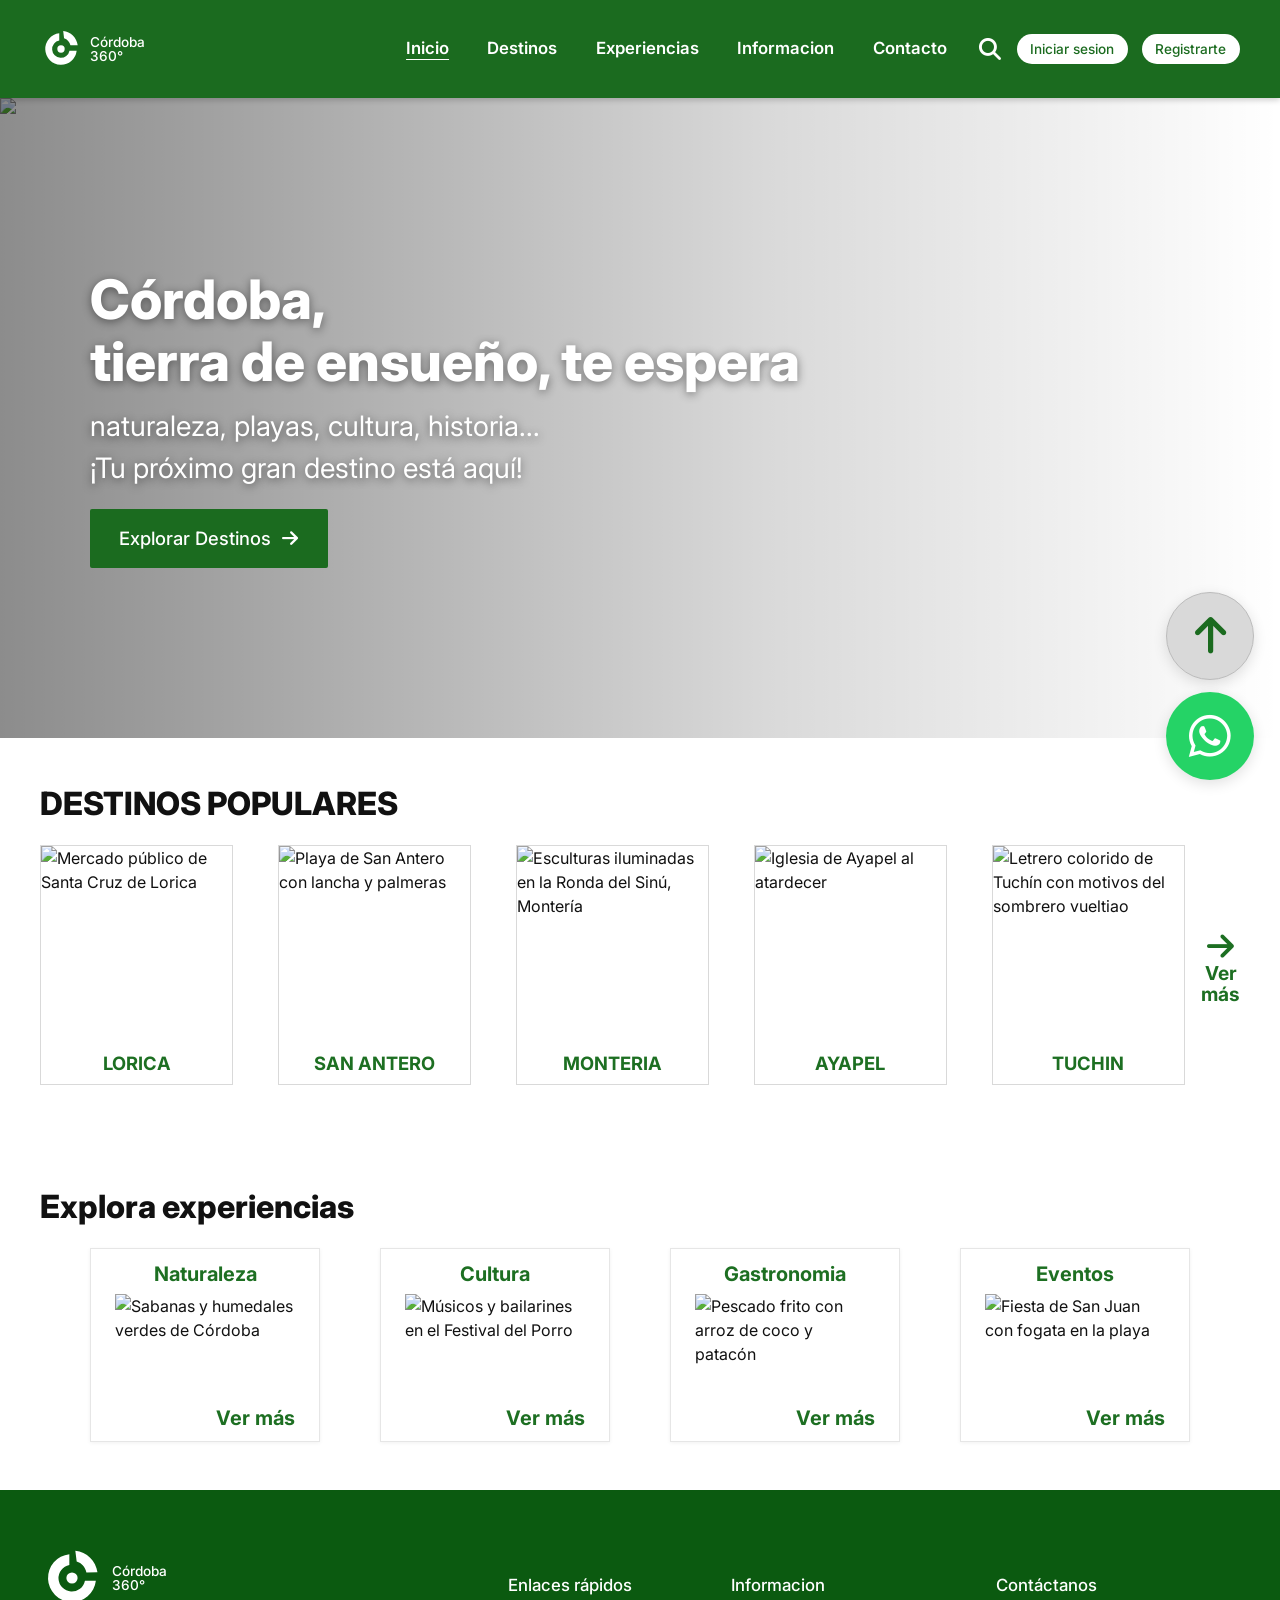
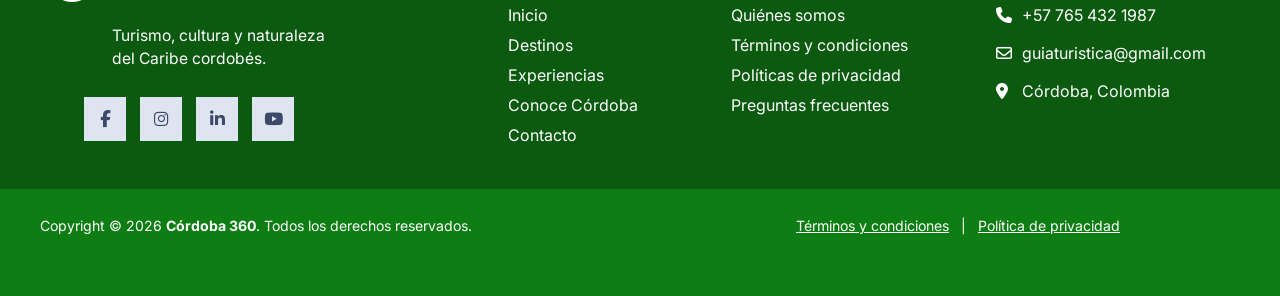
==== index.html @ 1d1d7ba5 "Estructura semántica en HTML5 de las 7 páginas, con formularios y validación nativa" ====
<!DOCTYPE html>
<html lang="es">
<head>
  <meta charset="UTF-8">
  <meta name="viewport" content="width=device-width, initial-scale=1.0">
  <title>Córdoba 360 | Turismo en Córdoba, Colombia</title>
  <meta name="description" content="Descubre los destinos, playas, naturaleza, cultura y gastronomía del departamento de Córdoba, Colombia.">
  <meta name="author" content="Alex Arrieta">
  <meta name="theme-color" content="#1b6b1f">
  <meta property="og:title" content="Córdoba 360 | Turismo en Córdoba, Colombia">
  <meta property="og:description" content="Descubre los destinos, playas, naturaleza, cultura y gastronomía del departamento de Córdoba, Colombia.">
  <meta property="og:image" content="img/hero-rio-sinu.jpg">
  <link rel="icon" href="img/favicon.svg" type="image/svg+xml">
  <!-- Tipografía e iconografía externas vía CDN -->
  <link rel="preconnect" href="https://fonts.googleapis.com">
  <link rel="preconnect" href="https://fonts.gstatic.com" crossorigin>
  <link rel="stylesheet" href="https://fonts.googleapis.com/css2?family=Inter:wght@300;400;500;600;700;800&display=swap">
  <link rel="stylesheet" href="https://cdnjs.cloudflare.com/ajax/libs/font-awesome/6.5.1/css/all.min.css">
  <link rel="stylesheet" href="css/styles.css">
</head>
<body>
<div class="pagina">
  <a class="saltar-contenido" href="#contenido">Saltar al contenido</a>
  <header class="encabezado">
    <div class="contenedor barra">
      <a class="logo" href="index.html" aria-label="Córdoba 360°, ir al inicio">
        <svg viewBox="0 0 48 48" aria-hidden="true" focusable="false"><path fill="currentColor" d="M22 6.1A18 18 0 1 0 41.9 26h-8.2A10 10 0 1 1 22 14.3z"/><path fill="currentColor" d="M26.5 3.5c8.6.9 15.4 7.6 16.6 16.2l-8.3.1c-.8-3.9-3.6-7-7.3-8.1z"/><circle cx="24" cy="24" r="4.2" fill="currentColor"/></svg>
        <span><b>Córdoba</b>360°</span>
      </a>

      <input type="checkbox" id="menu" class="menu-toggle" aria-label="Abrir menú">
      <label for="menu" class="velo" aria-hidden="true"></label>
      <nav class="nav" aria-label="Navegación principal">
        <label for="menu" class="menu-cerrar" aria-label="Cerrar menú"><i class="fa-solid fa-xmark"></i></label>
        <ul class="nav__lista">
          <li class="nav__item"><a class="nav__enlace" href="index.html" aria-current="page">Inicio <i class="fa-solid fa-chevron-right" aria-hidden="true"></i></a></li>
          <li class="nav__item nav__item--mega">
            <input type="checkbox" id="sub-destinos" class="sub-toggle">
            <div class="nav__fila">
              <a class="nav__enlace" href="destinos.html">Destinos</a>
              <label for="sub-destinos" class="sub-abrir" aria-label="Mostrar destinos"><i class="fa-solid fa-chevron-down"></i></label>
            </div>
            <div class="mega" id="mega-destinos">
              <div>
                <h3>Playas</h3>
                <ul>
                  <li><a href="san-antero.html">San Antero</a></li>
                  <li><a href="destinos.html#playas">Moñitos</a></li>
                  <li><a href="destinos.html#playas">Puerto Escondido</a></li>
                  <li><a href="destinos.html#playas">Los Córdobas</a></li>
                  <li><a href="destinos.html#playas">Canalete</a></li>
                </ul>
              </div>
              <div>
                <h3>Pueblos y Municipios</h3>
                <ul>
                  <li><a href="destinos.html#pueblos">Lorica</a></li>
                  <li><a href="destinos.html#pueblos">Montería</a></li>
                  <li><a href="destinos.html#pueblos">Ayapel</a></li>
                  <li><a href="destinos.html#pueblos">Tuchín</a></li>
                  <li><a href="destinos.html#pueblos">Sahagún</a></li>
                  <li><a href="destinos.html#pueblos">Cereté</a></li>
                </ul>
              </div>
              <div>
                <h3>Naturaleza</h3>
                <ul>
                  <li><a href="destinos.html#naturaleza">Parque Nacional Natural Paramillo</a></li>
                  <li><a href="destinos.html#naturaleza">Ciénaga de Betancí</a></li>
                  <li><a href="destinos.html#naturaleza">Río Sinú</a></li>
                  <li><a href="destinos.html#naturaleza">Volcán de Lodo</a></li>
                </ul>
              </div>
              <div>
                <h3>Información</h3>
                <ul>
                  <li><a href="informacion.html">Conoce Córdoba</a></li>
                  <li><a href="informacion.html#historia">Nuestra historia</a></li>
                  <li><a href="experiencias.html#cultura">Cultura y tradición</a></li>
                  <li><a href="experiencias.html#gastronomia">Gastronomía típica</a></li>
                  <li><a href="informacion.html#cifras">Datos del departamento</a></li>
                </ul>
              </div>
            </div>
          </li>
          <li class="nav__item"><a class="nav__enlace" href="experiencias.html">Experiencias <i class="fa-solid fa-chevron-right" aria-hidden="true"></i></a></li>
          <li class="nav__item"><a class="nav__enlace" href="informacion.html">Informacion <i class="fa-solid fa-chevron-right" aria-hidden="true"></i></a></li>
          <li class="nav__item"><a class="nav__enlace" href="contacto.html">Contacto <i class="fa-solid fa-chevron-right" aria-hidden="true"></i></a></li>
        </ul>
        <div class="nav__cuenta">
          <a class="btn btn--pildora" href="registro.html#login">Iniciar sesión</a>
          <a class="btn btn--pildora" href="registro.html">Registrarte</a>
        </div>
      </nav>

      <div class="herramientas">
        <form class="buscador" role="search" action="destinos.html" method="get">
          <label for="q" class="sr-only">Buscar destinos</label>
          <input type="search" id="q" name="q" placeholder="Buscar destinos..." minlength="2" maxlength="40">
          <button type="submit" aria-label="Buscar"><i class="fa-solid fa-magnifying-glass"></i></button>
        </form>
        <div class="cuenta">
          <a class="btn btn--pildora" href="registro.html#login">Iniciar sesion</a>
          <a class="btn btn--pildora" href="registro.html">Registrarte</a>
        </div>
        <label for="menu" class="menu-abrir" aria-label="Abrir menú"><i class="fa-solid fa-bars"></i></label>
      </div>
    </div>
  </header>

  <main id="contenido">
    <section class="hero" aria-labelledby="titulo-hero">
      <picture><source srcset="img/hero-rio-sinu.webp" type="image/webp"><img src="img/hero-rio-sinu.jpg" alt="Atardecer sobre el río Sinú con una lancha de pasajeros" fetchpriority="high" width="1600" height="577"></picture>
      <div class="contenedor hero__contenido">
        <h1 id="titulo-hero">Córdoba,<br>tierra de ensueño, te espera</h1>
        <p>naturaleza, playas, cultura, historia...<br>¡Tu próximo gran destino está aquí!</p>
        <a class="btn" href="destinos.html">Explorar Destinos <i class="fa-solid fa-arrow-right" aria-hidden="true"></i></a>
      </div>
    </section>

    <section class="seccion contenedor" aria-labelledby="titulo-destinos">
      <h2 class="seccion__titulo seccion__titulo--verde" id="titulo-destinos">DESTINOS POPULARES</h2>
      <div class="carrusel">
        <ul class="destinos">
          <li class="tarjeta-destino">
            <a href="destinos.html#pueblos">
              <picture><source srcset="img/lorica-mercado.webp" type="image/webp"><img src="img/lorica-mercado.jpg" alt="Mercado público de Santa Cruz de Lorica" loading="lazy" decoding="async"></picture>
              <h3>Lorica</h3>
            </a>
          </li>
          <li class="tarjeta-destino">
            <a href="san-antero.html">
              <picture><source srcset="img/san-antero.webp" type="image/webp"><img src="img/san-antero.jpg" alt="Playa de San Antero con lancha y palmeras" loading="lazy" decoding="async"></picture>
              <h3>San Antero</h3>
            </a>
          </li>
          <li class="tarjeta-destino">
            <a href="destinos.html#pueblos">
              <picture><source srcset="img/monteria.webp" type="image/webp"><img src="img/monteria.jpg" alt="Esculturas iluminadas en la Ronda del Sinú, Montería" loading="lazy" decoding="async"></picture>
              <h3>Monteria</h3>
            </a>
          </li>
          <li class="tarjeta-destino">
            <a href="destinos.html#pueblos">
              <picture><source srcset="img/ayapel-catedral.webp" type="image/webp"><img src="img/ayapel-catedral.jpg" alt="Iglesia de Ayapel al atardecer" loading="lazy" decoding="async"></picture>
              <h3>Ayapel</h3>
            </a>
          </li>
          <li class="tarjeta-destino">
            <a href="destinos.html#pueblos">
              <picture><source srcset="img/tuchin.webp" type="image/webp"><img src="img/tuchin.jpg" alt="Letrero colorido de Tuchín con motivos del sombrero vueltiao" loading="lazy" decoding="async"></picture>
              <h3>Tuchin</h3>
            </a>
          </li>
        </ul>
        <a class="ver-mas" href="destinos.html"><i class="fa-solid fa-arrow-right" aria-hidden="true"></i><span>Ver<br>más</span><b class="sr-only">Ver más destinos</b></a>
      </div>
    </section>

    <section class="seccion contenedor" aria-labelledby="titulo-exp">
      <h2 class="seccion__titulo" id="titulo-exp"><span class="solo-escritorio">Explora experiencias</span><span class="solo-movil">¿Qué quieres descubrir de Córdoba?</span></h2>
      <div class="experiencias-inicio">
          <article class="tarjeta-exp">
            <h3>Naturaleza</h3>
            <picture><source srcset="img/naturaleza-sabana.webp" type="image/webp"><img src="img/naturaleza-sabana.jpg" alt="Sabanas y humedales verdes de Córdoba" loading="lazy" decoding="async"></picture>
            <a class="tarjeta-exp__mas" href="experiencias.html#naturaleza">Ver más<span class="sr-only"> sobre Naturaleza</span></a>
          </article>
          <article class="tarjeta-exp">
            <h3>Cultura</h3>
            <picture><source srcset="img/cultura-festival.webp" type="image/webp"><img src="img/cultura-festival.jpg" alt="Músicos y bailarines en el Festival del Porro" loading="lazy" decoding="async"></picture>
            <a class="tarjeta-exp__mas" href="experiencias.html#cultura">Ver más<span class="sr-only"> sobre Cultura</span></a>
          </article>
          <article class="tarjeta-exp">
            <h3>Gastronomia</h3>
            <picture><source srcset="img/gastronomia-pescado.webp" type="image/webp"><img src="img/gastronomia-pescado.jpg" alt="Pescado frito con arroz de coco y patacón" loading="lazy" decoding="async"></picture>
            <a class="tarjeta-exp__mas" href="experiencias.html#gastronomia">Ver más<span class="sr-only"> sobre Gastronomia</span></a>
          </article>
          <article class="tarjeta-exp">
            <h3>Eventos</h3>
            <picture><source srcset="img/eventos-san-juan.webp" type="image/webp"><img src="img/eventos-san-juan.jpg" alt="Fiesta de San Juan con fogata en la playa" loading="lazy" decoding="async"></picture>
            <a class="tarjeta-exp__mas" href="experiencias.html#eventos">Ver más<span class="sr-only"> sobre Eventos</span></a>
          </article>
      </div>
    </section>

  </main>

  <aside class="flotantes" aria-label="Accesos rápidos">
    <a class="flotante flotante--arriba" href="#top" aria-label="Volver arriba"><i class="fa-solid fa-arrow-up"></i></a>
    <a class="flotante flotante--whatsapp" href="https://wa.me/57345609876" target="_blank" rel="noopener" aria-label="Escríbenos por WhatsApp"><i class="fa-brands fa-whatsapp"></i></a>
  </aside>

  <footer class="pie">
    <div class="contenedor pie__rejilla">
      <section class="pie__marca" aria-label="Córdoba 360">
        <a class="logo" href="index.html"><svg viewBox="0 0 48 48" aria-hidden="true" focusable="false"><path fill="currentColor" d="M22 6.1A18 18 0 1 0 41.9 26h-8.2A10 10 0 1 1 22 14.3z"/><path fill="currentColor" d="M26.5 3.5c8.6.9 15.4 7.6 16.6 16.2l-8.3.1c-.8-3.9-3.6-7-7.3-8.1z"/><circle cx="24" cy="24" r="4.2" fill="currentColor"/></svg><span><b>Córdoba</b>360°</span></a>
        <p>Turismo, cultura y naturaleza del Caribe cordobés.</p>
        <ul class="redes">
          <li><a href="https://facebook.com" target="_blank" rel="noopener" aria-label="Facebook"><i class="fa-brands fa-facebook-f"></i></a></li>
          <li><a href="https://instagram.com" target="_blank" rel="noopener" aria-label="Instagram"><i class="fa-brands fa-instagram"></i></a></li>
          <li><a href="https://linkedin.com" target="_blank" rel="noopener" aria-label="LinkedIn"><i class="fa-brands fa-linkedin-in"></i></a></li>
          <li><a href="https://youtube.com" target="_blank" rel="noopener" aria-label="YouTube"><i class="fa-brands fa-youtube"></i></a></li>
        </ul>
      </section>
      <nav class="pie__columna" aria-label="Enlaces rápidos">
        <h2>Enlaces rápidos</h2>
        <ul class="pie__lista">
          <li><a href="index.html">Inicio</a></li>
          <li><a href="destinos.html">Destinos</a></li>
          <li><a href="experiencias.html">Experiencias</a></li>
          <li><a href="informacion.html">Conoce Córdoba</a></li>
          <li><a href="contacto.html">Contacto</a></li>
        </ul>
      </nav>
      <nav class="pie__columna" aria-label="Información">
        <h2>Informacion</h2>
        <ul class="pie__lista">
          <li><a href="informacion.html">Quiénes somos</a></li>
          <li><a href="#">Términos y condiciones</a></li>
          <li><a href="#">Políticas de privacidad</a></li>
          <li><a href="contacto.html">Preguntas frecuentes</a></li>
        </ul>
      </nav>
      <section class="pie__columna" aria-label="Contáctanos">
        <h2>Contáctanos</h2>
        <address>
          <ul class="pie__contacto">
            <li><i class="fa-solid fa-phone" aria-hidden="true"></i><a href="tel:+577654321987">+57 765 432 1987</a></li>
            <li><i class="fa-regular fa-envelope" aria-hidden="true"></i><a href="mailto:guiaturistica@gmail.com">guiaturistica@gmail.com</a></li>
            <li><i class="fa-solid fa-location-dot" aria-hidden="true"></i>Córdoba, Colombia</li>
          </ul>
        </address>
      </section>
    </div>
    <div class="pie__legal">
      <div class="contenedor">
        <p>Copyright © 2026 <strong>Córdoba 360</strong>. Todos los derechos reservados.</p>
        <nav aria-label="Legal">
          <a href="#">Términos y condiciones</a> | <a href="#">Política de privacidad</a>
        </nav>
      </div>
    </div>
  </footer>
</div>
</body>
</html>
---- css/styles.css ----
/* ==========================================================
   Córdoba 360 · Hoja de estilos principal
   Enfoque Mobile First con tres breakpoints:
     - Móvil:      base (< 600px)
     - Tablet:     @media (min-width: 600px)
     - Escritorio: @media (min-width: 1024px)
     - Escritorio amplio: @media (min-width: 1280px)
   CSS Grid para la macro-estructura y Flexbox para componentes.
   ========================================================== */

/* ---------- 1. Variables de diseño ---------- */
:root {
  --verde: #1b6b1f;          /* barra de navegación y botones */
  --verde-oscuro: #0b5a10;   /* cuerpo del pie de página */
  --verde-brillo: #0e7d14;   /* franja inferior del pie */
  --verde-texto: #1d6f22;    /* títulos y enlaces en verde */
  --verde-claro: #eef6ec;    /* fondos suaves */
  --verde-acento: #4caf50;
  --whatsapp: #25d366;
  --gris-fondo: #f4f4f4;
  --gris-borde: #d9d9d9;
  --gris-texto: #555;
  --negro: #111;
  --blanco: #fff;

  --fuente: "Inter", system-ui, -apple-system, "Segoe UI", Roboto, sans-serif;
  --radio: 6px;
  --sombra: 0 4px 14px rgba(0, 0, 0, .12);
  --ancho-max: 1280px;
  --alto-header: 64px;
}

/* ---------- 2. Reset y base ---------- */
*, *::before, *::after { box-sizing: border-box; }

html { scroll-behavior: smooth; scroll-padding-top: calc(var(--alto-header) + 12px); }

body {
  margin: 0;
  font-family: var(--fuente);
  color: var(--negro);
  background: var(--blanco);
  line-height: 1.5;
  -webkit-font-smoothing: antialiased;
}

img, picture, svg { display: block; max-width: 100%; }
img { height: auto; }

a { color: inherit; text-decoration: none; }

h1, h2, h3, h4 { margin: 0; line-height: 1.15; }
p { margin: 0; }
ul { margin: 0; padding: 0; list-style: none; }

button, input, select, textarea { font: inherit; }

:focus-visible { outline: 3px solid #ffb300; outline-offset: 2px; }

.sr-only {
  position: absolute; width: 1px; height: 1px; padding: 0; margin: -1px;
  overflow: hidden; clip: rect(0 0 0 0); white-space: nowrap; border: 0;
}

.saltar-contenido {
  position: absolute; left: 12px; top: -60px; z-index: 200;
  background: var(--blanco); color: var(--verde); padding: 8px 14px;
  border-radius: var(--radio); font-weight: 600;
}
.saltar-contenido:focus { top: 12px; }

.contenedor { width: 100%; max-width: var(--ancho-max); margin-inline: auto; padding-inline: 16px; }

/* ---------- 3. Macro-estructura con CSS Grid ---------- */
.pagina {
  display: grid;
  grid-template-rows: auto 1fr auto;   /* header · main · footer */
  grid-template-columns: minmax(0, 1fr);
  min-height: 100vh;
}

/* ---------- 4. Botones ---------- */
.btn {
  display: inline-flex; align-items: center; justify-content: center; gap: .6em;
  padding: .85em 1.6em; border: 0; border-radius: 2px; cursor: pointer;
  background: var(--verde); color: var(--blanco); font-weight: 500;
  transition: background .2s, transform .2s;
}
.btn:hover { background: var(--verde-oscuro); transform: translateY(-1px); }
.btn--pildora {
  border-radius: 999px; padding: .35em 1em; font-size: .85rem;
  background: var(--blanco); color: var(--verde);
}
.btn--pildora:hover { background: var(--verde-claro); }
.btn--bloque { width: 100%; }

/* ---------- 5. Encabezado y navegación (Flexbox) ---------- */
.encabezado {
  position: sticky; top: 0; z-index: 100;
  background: var(--verde); color: var(--blanco);
  box-shadow: 0 2px 6px rgba(0, 0, 0, .2);
}

.barra {
  display: flex; align-items: center; justify-content: space-between; gap: 16px;
  min-height: var(--alto-header);
}

.logo { display: flex; align-items: center; gap: 8px; color: var(--blanco); }
.logo svg { width: 38px; height: 38px; flex-shrink: 0; }
.logo span { font-size: .78rem; line-height: 1.05; font-weight: 500; }
.logo span b { display: block; font-weight: 500; }

.herramientas { display: flex; align-items: center; gap: 12px; }

/* Buscador desplegable sin JavaScript (se expande con :focus-within) */
.buscador { display: flex; align-items: center; position: relative; }
.buscador input {
  width: 0; padding: 0; border: 0; opacity: 0;
  border-radius: 999px; background: var(--blanco); color: var(--negro);
  transition: width .3s, opacity .3s, padding .3s;
}
.buscador:focus-within input { width: 170px; padding: .35em .9em; opacity: 1; }
.buscador button {
  background: none; border: 0; color: var(--blanco); font-size: 1.35rem;
  padding: 4px; cursor: pointer;
}

.cuenta { display: none; gap: 14px; }

/* Botón de menú móvil (checkbox) */
.menu-toggle { position: absolute; opacity: 0; pointer-events: none; }
.menu-abrir {
  display: grid; place-items: center; width: 34px; height: 34px;
  background: var(--blanco); color: var(--verde); border-radius: 4px;
  font-size: 1.1rem; cursor: pointer;
}

/* Panel de navegación: móvil = cajón lateral */
.nav {
  position: fixed; inset: 0 0 0 auto; width: min(82vw, 330px);
  background: var(--blanco); color: var(--negro);
  padding: 20px 22px 32px; overflow-y: auto;
  transform: translateX(100%); visibility: hidden;
  transition: transform .3s ease, visibility .3s;
  box-shadow: -6px 0 24px rgba(0, 0, 0, .2);
  z-index: 120;
}
.menu-toggle:checked ~ .nav { transform: translateX(0); visibility: visible; }
.menu-toggle:checked ~ .velo { opacity: 1; pointer-events: auto; }
.velo {
  position: fixed; inset: 0; background: rgba(0, 0, 0, .35);
  opacity: 0; pointer-events: none; transition: opacity .3s; z-index: 110;
}
.menu-cerrar {
  display: flex; justify-content: flex-end; font-size: 1.3rem; cursor: pointer;
  margin-bottom: 8px;
}

.nav__lista { display: flex; flex-direction: column; }
.nav__item { border-bottom: 1px solid #eee; }
.nav__enlace {
  display: flex; justify-content: space-between; align-items: center;
  padding: 14px 0; font-size: .82rem; font-weight: 700; text-transform: uppercase;
  letter-spacing: .02em;
}
.nav__enlace[aria-current="page"] { color: var(--verde-texto); }

.sub-toggle { position: absolute; opacity: 0; pointer-events: none; }
.nav__fila { display: flex; align-items: center; justify-content: space-between; }
.nav__fila .nav__enlace { flex: 1; }
.sub-abrir { display: grid; place-items: center; width: 36px; height: 36px; cursor: pointer; font-size: .85rem; }
.sub-toggle:checked ~ .nav__fila .sub-abrir i { transform: rotate(180deg); }

/* Mega menú de destinos: en móvil se muestra como lista desplegable */
.mega {
  display: none; padding: 0 0 14px 12px;
}
.sub-toggle:checked ~ .mega { display: grid; gap: 14px; }
.mega h3 { font-size: .8rem; color: var(--verde-texto); margin-bottom: 4px; }
.mega li a { display: block; padding: 4px 0; font-size: .82rem; color: var(--gris-texto); }
.mega li a:hover { color: var(--verde-texto); }

.nav__cuenta { display: flex; gap: 10px; margin-top: 22px; }
.nav__cuenta .btn--pildora { background: var(--verde); color: var(--blanco); }

/* ---------- 6. Hero ---------- */
.hero {
  position: relative; display: grid; align-items: center;
  min-height: 300px; color: var(--blanco); overflow: hidden;
}
.hero picture, .hero img {
  position: absolute; inset: 0; width: 100%; height: 100%; object-fit: cover;
}
.hero::after {
  content: ""; position: absolute; inset: 0;
  background: linear-gradient(90deg, rgba(0, 0, 0, .45) 0%, rgba(0, 0, 0, .15) 60%, transparent 100%);
}
.hero__contenido { position: relative; z-index: 1; padding-block: 32px; }
.hero h1 {
  font-size: clamp(1.5rem, 5vw, 3.4rem); font-weight: 800;
  text-shadow: 0 2px 10px rgba(0, 0, 0, .45);
}
.hero p {
  margin-top: 12px; font-size: clamp(.9rem, 2.2vw, 1.85rem);
  text-shadow: 0 2px 8px rgba(0, 0, 0, .5); max-width: 32ch;
}
.hero .btn { margin-top: 20px; font-size: clamp(.8rem, 1.6vw, 1.15rem); }

.hero--conoce h1 { font-size: clamp(2rem, 7vw, 4.4rem); letter-spacing: .01em; }
.hero--conoce h1 span { display: block; padding-left: 1.4em; }

/* ---------- 7. Encabezados de sección ---------- */
.seccion { padding-block: 36px; }
.seccion__titulo {
  font-size: clamp(1.25rem, 3vw, 2rem); font-weight: 800; margin-bottom: 22px;
}
.seccion__titulo--verde { color: var(--verde-texto); text-align: center; }
.solo-movil { display: inline; }
.solo-escritorio { display: none; }

/* ---------- 8. Tarjetas de destinos (Flexbox + scroll-snap) ---------- */
.carrusel {
  display: flex; align-items: center; gap: 16px;
}
.destinos {
  display: flex; gap: 14px; overflow-x: auto; scroll-snap-type: x mandatory;
  padding-bottom: 8px; flex: 1; min-width: 0;
}
.tarjeta-destino {
  flex: 0 0 calc((100% - 28px) / 3); min-width: 90px; scroll-snap-align: start;
  display: flex; flex-direction: column;
  border: 1px solid var(--gris-borde); background: var(--blanco);
  transition: transform .25s, box-shadow .25s;
}
.tarjeta-destino:hover { transform: translateY(-4px); box-shadow: var(--sombra); }
.tarjeta-destino img { aspect-ratio: 1 / 1; object-fit: cover; width: 100%; }
.tarjeta-destino h3 {
  padding: 10px 6px; text-align: center; color: var(--verde-texto);
  font-size: clamp(.6rem, 1.5vw, 1.15rem); font-weight: 700; text-transform: uppercase;
}
.ver-mas {
  display: flex; flex-direction: column; align-items: center;
  color: var(--verde-texto); font-weight: 700; font-size: clamp(.8rem, 1.5vw, 1.2rem);
  line-height: 1.1; text-align: center;
}
.ver-mas i { font-size: 1.6em; }
.ver-mas span { display: none; }

/* ---------- 9. Tarjetas de experiencias (Grid) ---------- */
.experiencias-inicio {
  display: grid; grid-template-columns: repeat(2, 1fr); gap: 18px 22px;
}
.tarjeta-exp {
  display: flex; flex-direction: column; align-items: center; gap: 8px;
  padding: 10px 12px 12px; border: 1px solid #e6e6e6; background: var(--blanco);
  box-shadow: 0 1px 4px rgba(0, 0, 0, .06); transition: box-shadow .25s, transform .25s;
}
.tarjeta-exp:hover { box-shadow: var(--sombra); transform: translateY(-3px); }
.tarjeta-exp h3 { color: var(--verde-texto); font-size: .8rem; font-weight: 700; }
.tarjeta-exp img { width: 100%; aspect-ratio: 16 / 9; object-fit: cover; }
.tarjeta-exp__mas {
  display: none; align-self: flex-end; color: var(--verde-texto); font-weight: 700;
}

/* ---------- 10. Botones flotantes ---------- */
.flotantes {
  position: fixed; right: 14px; bottom: 16px; z-index: 90;
  display: flex; flex-direction: column; gap: 12px;
}
.flotante {
  display: grid; place-items: center; width: 44px; height: 44px; border-radius: 50%;
  box-shadow: var(--sombra); font-size: 1.3rem; transition: transform .2s;
}
.flotante:hover { transform: scale(1.08); }
.flotante--arriba { background: #d9d9d9; color: var(--verde); border: 1px solid #bbb; }
.flotante--whatsapp { background: var(--whatsapp); color: var(--blanco); font-size: 1.6rem; }

/* ---------- 11. Pie de página (Grid) ---------- */
.pie { background: var(--verde-oscuro); color: var(--blanco); }
.pie__rejilla {
  display: grid; gap: 28px 20px; padding-block: 36px 28px;
  grid-template-columns: 1fr 1fr;
}
.pie__marca, .pie__columna:last-child { grid-column: 1 / -1; }
.pie .logo svg { width: 64px; height: 64px; }
.pie__marca p { margin: 14px 0 0 72px; max-width: 22ch; font-size: .98rem; }
.redes { display: flex; gap: 14px; margin: 26px 0 0 44px; }
.redes a {
  display: grid; place-items: center; width: 42px; height: 44px;
  background: #dfe5f0; color: #3b4a6b; font-size: 1.05rem; transition: background .2s;
}
.redes a:hover { background: var(--blanco); }
.pie h2 { font-size: 1.05rem; font-weight: 500; margin-bottom: 8px; }
.pie__lista li { margin-bottom: 6px; }
.pie__lista a:hover { text-decoration: underline; }
address { font-style: normal; }
.pie__contacto li { display: flex; align-items: flex-start; gap: 10px; margin-bottom: 14px; }
.pie__contacto i { margin-top: 4px; width: 16px; }
.pie__legal { background: var(--verde-brillo); font-size: .88rem; }
.pie__legal .contenedor {
  display: flex; flex-direction: column; gap: 10px; padding-block: 20px 34px;
}
.pie__legal nav { display: flex; gap: 12px; }
.pie__legal nav a { text-decoration: underline; }

/* ---------- 12. Página Información (Conoce Córdoba) ---------- */
.historia { background: var(--verde-claro); }
.historia__rejilla { display: grid; gap: 24px; align-items: center; }
.historia h2 { font-size: clamp(1.3rem, 2.6vw, 2rem); }
.historia p { margin: 16px 0 22px; color: #333; max-width: 46ch; }
.historia img { width: 100%; aspect-ratio: 3 / 2; object-fit: cover; }

.cifras-titulo {
  font-size: clamp(1rem, 2vw, 1.4rem); font-weight: 800; padding-bottom: 6px;
  border-bottom: 1px solid #999; margin-top: 30px;
}
.cifras {
  display: grid; grid-template-columns: repeat(2, 1fr);
  background: #f3f8f1; border-bottom: 1px solid #ccc;
}
.cifra {
  display: flex; flex-direction: column; align-items: center; justify-content: center;
  padding: 26px 10px; text-align: center; color: #1b2c5a;
  border: 1px solid #d5d5d5; margin: -1px 0 0 -1px;
}
.cifra strong { font-size: clamp(1.4rem, 3vw, 1.8rem); font-weight: 500; }
.cifra span { font-size: clamp(.95rem, 2vw, 1.35rem); }

.info-util { display: grid; gap: 22px; }
.info-util__tarjetas { display: grid; gap: 16px; }
.info-card {
  display: flex; gap: 14px; align-items: flex-start;
  padding: 18px; background: var(--blanco); border: 1px solid #e3e3e3; border-left: 4px solid var(--verde);
}
.info-card i { color: var(--verde-texto); font-size: 1.4rem; margin-top: 2px; }
.info-card h3 { font-size: 1rem; margin-bottom: 4px; }
.info-card p { font-size: .92rem; color: var(--gris-texto); }
.consejos {
  padding: 20px; background: var(--verde-claro); border-radius: var(--radio);
}
.consejos h2 { font-size: 1.1rem; color: var(--verde-texto); margin-bottom: 10px; }
.consejos li { padding-left: 1.4em; position: relative; margin-bottom: 8px; font-size: .94rem; }
.consejos li::before {
  content: "\2713"; position: absolute; left: 0; color: var(--verde-texto); font-weight: 700;
}
.consejos img { margin-top: 16px; border-radius: var(--radio); aspect-ratio: 4 / 3; object-fit: cover; width: 100%; }

/* ---------- 13. Página Experiencias ---------- */
.intro-experiencias { text-align: center; padding-block: 40px 28px; }
.intro-experiencias h1 {
  font-size: clamp(1.1rem, 4vw, 3rem); font-weight: 800; color: var(--verde-texto);
}
.intro-experiencias p { margin-top: 10px; font-size: clamp(.8rem, 1.8vw, 1.6rem); }

.banda-experiencias { background: var(--verde-claro); padding-block: 22px 40px; }
.rejilla-experiencias {
  display: grid; grid-template-columns: 1fr; gap: 22px;
}
.tile {
  position: relative; display: block; overflow: hidden; color: var(--blanco);
  aspect-ratio: 16 / 7;
}
.tile img {
  position: absolute; inset: 0; width: 100%; height: 100%; object-fit: cover;
  transition: transform .5s;
}
.tile:hover img { transform: scale(1.06); }
.tile::after {
  content: ""; position: absolute; inset: 0;
  background: linear-gradient(0deg, rgba(0, 0, 0, .45), transparent 65%);
}
.tile__texto {
  position: absolute; z-index: 1; left: 14px; bottom: 50%; transform: translateY(50%);
  display: flex; align-items: center; gap: 18px; width: calc(100% - 28px);
  justify-content: space-between;
  font-size: clamp(1rem, 2.4vw, 1.9rem); font-weight: 700; text-shadow: 0 2px 8px rgba(0, 0, 0, .55);
}
.tile__texto i { font-size: 1.5em; font-weight: 300; }

/* ---------- 14. Página detalle de destino ---------- */
.migas { padding-block: 16px 4px; font-size: clamp(.75rem, 1.6vw, 1.2rem); }
.migas ol { display: flex; flex-wrap: wrap; gap: 6px; list-style: none; margin: 0; padding: 0; }
.migas li { color: var(--gris-texto); }
.migas li + li::before { content: ">"; margin-right: 6px; color: var(--verde-acento); }
.migas a { color: var(--verde-acento); }

.destino-cabecera { display: grid; gap: 22px; padding-block: 16px 10px; }
.destino-cabecera h1 { font-size: clamp(1.3rem, 4vw, 3rem); font-weight: 800; color: var(--verde-texto); }
.destino-cabecera .subtitulo { font-size: clamp(.9rem, 2.2vw, 1.85rem); font-weight: 600; margin-top: 10px; }

.datos-destino {
  display: grid; grid-template-columns: repeat(2, 1fr); gap: 18px; margin-top: 22px;
}
.dato { display: flex; align-items: center; gap: 10px; }
.dato i { font-size: 1.7rem; width: 32px; text-align: center; }
.dato h3 { font-size: .95rem; font-weight: 700; }
.dato p { font-size: .82rem; color: var(--gris-texto); }

.galeria { display: grid; gap: 14px; }
.galeria__principal {
  display: flex; overflow-x: auto; scroll-snap-type: x mandatory; scroll-behavior: smooth;
  scrollbar-width: none;
}
.galeria__principal::-webkit-scrollbar { display: none; }
.galeria__principal figure { flex: 0 0 100%; margin: 0; scroll-snap-align: center; }
.galeria__principal img { width: 100%; aspect-ratio: 3 / 2; object-fit: cover; }
.galeria__miniaturas { display: flex; align-items: center; gap: 12px; }
.galeria__miniaturas ul { display: flex; gap: 12px; flex: 1; justify-content: space-between; }
.galeria__miniaturas li { flex: 1; }
.galeria__miniaturas img { aspect-ratio: 3 / 2; object-fit: cover; width: 100%; transition: opacity .2s; }
.galeria__miniaturas a:hover img { opacity: .8; }
.flecha {
  display: none; place-items: center; flex-shrink: 0; width: 46px; height: 46px; border-radius: 50%;
  border: 1px dashed #888; font-weight: 700; font-size: 1.1rem; background: var(--blanco);
}

.sobre-destino { display: grid; gap: 22px; align-items: start; padding-block: 28px; }
.sobre-destino h2 { font-size: clamp(1.15rem, 3.4vw, 2.6rem); font-weight: 800; color: var(--verde-texto); }
.sobre-destino p { margin-top: 14px; font-size: clamp(.95rem, 1.8vw, 1.35rem); }
.mapa { position: relative; }
.mapa img { width: 100%; aspect-ratio: 7 / 3; object-fit: cover; }
.mapa figcaption { font-size: .8rem; color: var(--gris-texto); margin-top: 6px; }

.cta-destino {
  display: grid; gap: 16px; align-items: center; justify-items: start;
  padding: 24px; margin-block: 16px 40px;
  background: var(--verde-claro); border-left: 1px solid #555; border-right: 1px solid #555;
}
.cta-destino svg { width: 64px; height: 64px; }
.cta-destino h2 { font-size: clamp(1.1rem, 2.4vw, 1.9rem); }
.cta-destino p { font-size: clamp(.95rem, 1.8vw, 1.5rem); }

/* ---------- 15. Destinos (listado) ---------- */
.filtros {
  display: flex; flex-wrap: wrap; gap: 10px; justify-content: center; margin-bottom: 26px;
}
.filtros a {
  padding: .45em 1.1em; border: 1px solid var(--verde); border-radius: 999px;
  color: var(--verde-texto); font-weight: 600; font-size: .9rem;
}
.filtros a:hover { background: var(--verde); color: var(--blanco); }
.grupo-destinos + .grupo-destinos { margin-top: 36px; }
.grupo-destinos > h2 {
  font-size: 1.3rem; color: var(--verde-texto); margin-bottom: 16px;
  padding-bottom: 6px; border-bottom: 2px solid var(--verde-claro);
}
.rejilla-destinos { display: grid; grid-template-columns: 1fr; gap: 20px; }
.ficha {
  display: flex; flex-direction: column; background: var(--blanco);
  border: 1px solid #e3e3e3; box-shadow: 0 1px 4px rgba(0, 0, 0, .05);
}
.ficha img { aspect-ratio: 16 / 10; object-fit: cover; width: 100%; }
.ficha__cuerpo { display: flex; flex-direction: column; gap: 8px; padding: 16px; flex: 1; }
.ficha h3 { font-size: 1.1rem; color: var(--verde-texto); text-transform: uppercase; }
.ficha p { font-size: .93rem; color: var(--gris-texto); flex: 1; }
.etiquetas { display: flex; flex-wrap: wrap; gap: 6px; }
.etiquetas span {
  font-size: .72rem; padding: 2px 9px; border-radius: 999px;
  background: var(--verde-claro); color: var(--verde-texto); font-weight: 600;
}
.ficha .btn { align-self: flex-start; padding: .55em 1.1em; font-size: .88rem; }

/* ---------- 16. Formularios (Contacto y Registro) ---------- */
.contacto-fondo { background: #f9f9f9; padding-block: 34px 50px; }
.contacto-intro { text-align: center; margin-bottom: 30px; }
.contacto-intro h1 { color: var(--verde-texto); font-size: clamp(1.4rem, 3vw, 2.3rem); font-weight: 600; }
.contacto-intro p { margin-top: 10px; font-size: clamp(.9rem, 1.6vw, 1.2rem); }

.contacto-rejilla { display: grid; gap: 26px; }
.panel {
  background: var(--blanco); border: 1px solid #cfcfcf; padding: 26px 20px;
}
.panel h2 { color: var(--verde-texto); font-weight: 500; font-size: clamp(1.15rem, 2.2vw, 1.6rem); margin-bottom: 22px; }

.formulario { display: grid; gap: 18px; }
.formulario .doble { display: grid; gap: 18px; }
.campo { display: flex; flex-direction: column; gap: 6px; }
.campo label, .campo legend { font-size: .85rem; font-weight: 600; color: #333; }
.campo input, .campo select, .campo textarea {
  width: 100%; padding: .8em .9em; border: 1px solid #c8c8c8; border-radius: 0;
  background: var(--blanco); color: var(--negro); font-size: .92rem;
}
.campo textarea { min-height: 170px; resize: vertical; }
.campo input:focus, .campo select:focus, .campo textarea:focus {
  border-color: var(--verde); outline: 2px solid rgba(27, 107, 31, .2);
}
/* Retroalimentación visual con validación nativa (sin JS) */
.campo input:not(:placeholder-shown):invalid,
.campo textarea:not(:placeholder-shown):invalid { border-color: #c62828; background: #fff6f6; }
.campo input:not(:placeholder-shown):valid,
.campo textarea:not(:placeholder-shown):valid { border-color: var(--verde-acento); }
.ayuda { font-size: .76rem; color: var(--gris-texto); }
fieldset.campo { border: 0; padding: 0; margin: 0; }
.opciones { display: flex; flex-wrap: wrap; gap: 8px 18px; }
.opciones label { display: flex; align-items: center; gap: 6px; font-weight: 400; }
.casilla { display: flex; gap: 8px; align-items: flex-start; font-size: .88rem; }
.casilla input { margin-top: 4px; accent-color: var(--verde); }
.formulario .btn { justify-self: start; padding: .7em 2.6em; }

.canales li {
  display: flex; gap: 18px; align-items: center; padding: 18px 0;
  border-bottom: 1px solid #d6e9c8;
}
.canales li:last-child { border-bottom: 0; }
.canales i { font-size: 2.2rem; width: 46px; text-align: center; color: var(--negro); }
.canales h3 { color: var(--verde-texto); font-weight: 500; font-size: clamp(1.05rem, 1.9vw, 1.5rem); }
.canales p, .canales a { color: var(--verde-texto); font-size: clamp(.95rem, 1.6vw, 1.25rem); font-weight: 500; }

.registro-rejilla { display: grid; gap: 26px; align-items: start; }
.registro-lado { display: grid; gap: 26px; }
.beneficios img { aspect-ratio: 4 / 3; object-fit: cover; width: 100%; margin-bottom: 16px; }
.beneficios li { display: flex; gap: 10px; margin-bottom: 10px; }
.beneficios i { color: var(--verde-texto); margin-top: 4px; }

/* ==========================================================
   BREAKPOINT 1 · TABLET (≥ 600px)
   ========================================================== */
@media (min-width: 600px) {
  .contenedor { padding-inline: 28px; }
  .hero { min-height: 420px; }
  .tarjeta-destino { flex-basis: 23%; }
  .tarjeta-exp h3 { font-size: 1rem; }
  .cifras { grid-template-columns: repeat(4, 1fr); }
  .rejilla-experiencias { grid-template-columns: repeat(2, 1fr); }
  .tile { aspect-ratio: 1 / 1; }
  .tile__texto { left: 22px; bottom: 16%; transform: none; justify-content: flex-start; }
  .rejilla-destinos { grid-template-columns: repeat(2, 1fr); }
  .formulario .doble { grid-template-columns: 1fr 1fr; }
  .pie__rejilla { grid-template-columns: repeat(2, 1fr); }
  .pie__marca, .pie__columna:last-child { grid-column: auto; }
  .pie__legal .contenedor { flex-direction: row; justify-content: space-between; align-items: flex-start; }
  .datos-destino { grid-template-columns: repeat(4, 1fr); }
  .dato { flex-direction: column; text-align: center; }
  .dato i { font-size: 2.6rem; width: auto; }
  .cta-destino { grid-template-columns: auto 1fr auto; padding: 26px 40px; }
  .info-util__tarjetas { grid-template-columns: repeat(2, 1fr); }
  .flecha { display: grid; }
}

/* ==========================================================
   BREAKPOINT 2 · ESCRITORIO (≥ 1024px)
   ========================================================== */
@media (min-width: 1024px) {
  :root { --alto-header: 98px; }
  .contenedor { padding-inline: 40px; }

  /* Navegación horizontal: el cajón se convierte en barra */
  .menu-abrir, .menu-cerrar, .velo, .nav__cuenta, .sub-abrir { display: none; }
  .logo svg { width: 42px; height: 42px; }
  .logo span { font-size: .85rem; }
  .barra { gap: 28px; }
  .nav {
    position: static; transform: none; visibility: visible; width: auto; padding: 0; overflow: visible;
    background: transparent; color: var(--blanco); box-shadow: none; margin-left: auto;
  }
  .nav__lista { flex-direction: row; gap: clamp(18px, 3vw, 54px); align-items: center; }
  .nav__item { border: 0; }
  .nav__enlace {
    padding: 10px 0; text-transform: none; font-size: 1.05rem; font-weight: 600;
    letter-spacing: 0; justify-content: center;
  }
  .nav__enlace i { display: none; }
  .nav__enlace[aria-current="page"] { color: var(--blanco); text-decoration: underline; text-underline-offset: 5px; }
  .nav__enlace:hover { text-decoration: underline; text-underline-offset: 5px; }
  .cuenta { display: flex; }

  /* Mega menú de Destinos al pasar el ratón o con teclado */
  .nav__item--mega { position: static; }
  .nav__item--mega > .nav__enlace::after {
    content: "v"; position: absolute; transform: translate(-50%, 1.15em); left: 50%;
    font-size: .85rem; font-weight: 800; opacity: 0;
  }
  .nav__item--mega > .nav__enlace { position: relative; }
  .nav__item--mega:hover > .nav__enlace::after,
  .nav__item--mega:focus-within > .nav__enlace::after { opacity: 1; }
  .mega {
    display: grid !important; visibility: hidden; opacity: 0;
    position: absolute; left: 50%; top: 100%; transform: translate(-50%, 10px);
    width: min(1480px, calc(100vw - 80px));
    grid-template-columns: repeat(4, 1fr); gap: 0;
    padding: 40px 50px 60px; background: var(--blanco); color: var(--negro);
    box-shadow: 0 18px 40px rgba(0, 0, 0, .18); border-bottom: 2px solid #eee;
    transition: opacity .2s, transform .2s, visibility .2s;
  }
  .nav__item--mega:hover .mega,
  .nav__item--mega:focus-within .mega { visibility: visible; opacity: 1; transform: translate(-50%, 0); }
  .mega > div { padding-inline: 50px; border-left: 1px solid #eee; }
  .mega > div:first-child { border-left: 0; padding-left: 20px; }
  .mega h3 { font-size: 1.55rem; color: var(--negro); margin-bottom: 28px; }
  .mega li a { font-size: 1.2rem; padding: 0; margin-bottom: 30px; color: #222; line-height: 1.5; }
  .mega li a:hover { color: var(--verde-texto); }

  .hero { min-height: 590px; }
  .hero__contenido { padding-left: clamp(0px, 7vw, 120px); }

  .solo-movil { display: none; }
  .solo-escritorio { display: inline; }
  .seccion__titulo--verde { text-align: left; color: var(--negro); }

  .destinos { overflow: visible; gap: clamp(20px, 3.5vw, 64px); }
  .tarjeta-destino { flex: 1 1 0; min-width: 0; }
  .tarjeta-destino img { aspect-ratio: 1 / 1.03; }
  .ver-mas span { display: block; }

  .experiencias-inicio { grid-template-columns: repeat(4, 1fr); gap: 60px; padding-inline: 50px; }
  .tarjeta-exp { padding: 14px 24px 8px; }
  .tarjeta-exp h3 { font-size: 1.25rem; }
  .tarjeta-exp__mas { display: block; font-size: 1.25rem; }

  .historia__rejilla { grid-template-columns: 1fr 1.1fr; gap: 60px; }
  .historia__texto { padding-left: 60px; }

  .rejilla-experiencias { grid-template-columns: repeat(3, 1fr); gap: 120px 110px; padding-inline: 50px; }
  .banda-experiencias { padding-block: 66px; border-top: 1px solid #888; border-bottom: 1px solid #888; }

  .destino-cabecera { grid-template-columns: 1fr 1.15fr; gap: 60px; align-items: center; padding-top: 30px; }
  .destino-cabecera__texto { padding-left: 40px; }
  .datos-destino { grid-template-columns: repeat(4, minmax(0, 1fr)); gap: 24px; margin-top: 40px; }
  .dato h3 { font-size: 1.1rem; }
  .dato p { font-size: .88rem; }
  .destino-cabecera h1, .intro-experiencias h1 { color: var(--negro); }
  .galeria__miniaturas { margin-top: 40px; }
  .sobre-destino { grid-template-columns: 1fr 1.4fr; gap: 60px; }
  .mapa img { aspect-ratio: 7 / 3; }

  .rejilla-destinos { grid-template-columns: repeat(3, 1fr); }
  .info-util { grid-template-columns: 2fr 1fr; align-items: start; }

  .contacto-rejilla { grid-template-columns: 1fr 1fr; gap: 14%; padding-inline: 9%; }
  .panel { padding: 50px 50px 70px; }
  .registro-rejilla { grid-template-columns: 1.4fr 1fr; gap: 50px; }

  .pie__rejilla { grid-template-columns: 2.2fr 1fr 1.2fr 1.2fr; padding-block: 56px 36px; }
  .pie__columna { padding-top: 30px; }
  .pie__legal .contenedor { padding-block: 26px 60px; padding-right: 160px; }

  .flotantes { right: 26px; bottom: 120px; }
  .flotante { width: 88px; height: 88px; font-size: 2.6rem; }
  .flotante--whatsapp { font-size: 3rem; }
}

/* ==========================================================
   BREAKPOINT 3 · ESCRITORIO AMPLIO (≥ 1280px)
   ========================================================== */
@media (min-width: 1280px) {
  .hero { min-height: 640px; }
  .seccion { padding-block: 48px; }
}

/* Preferencia de movimiento reducido */
@media (prefers-reduced-motion: reduce) {
  *, *::before, *::after { transition: none !important; scroll-behavior: auto !important; }
}
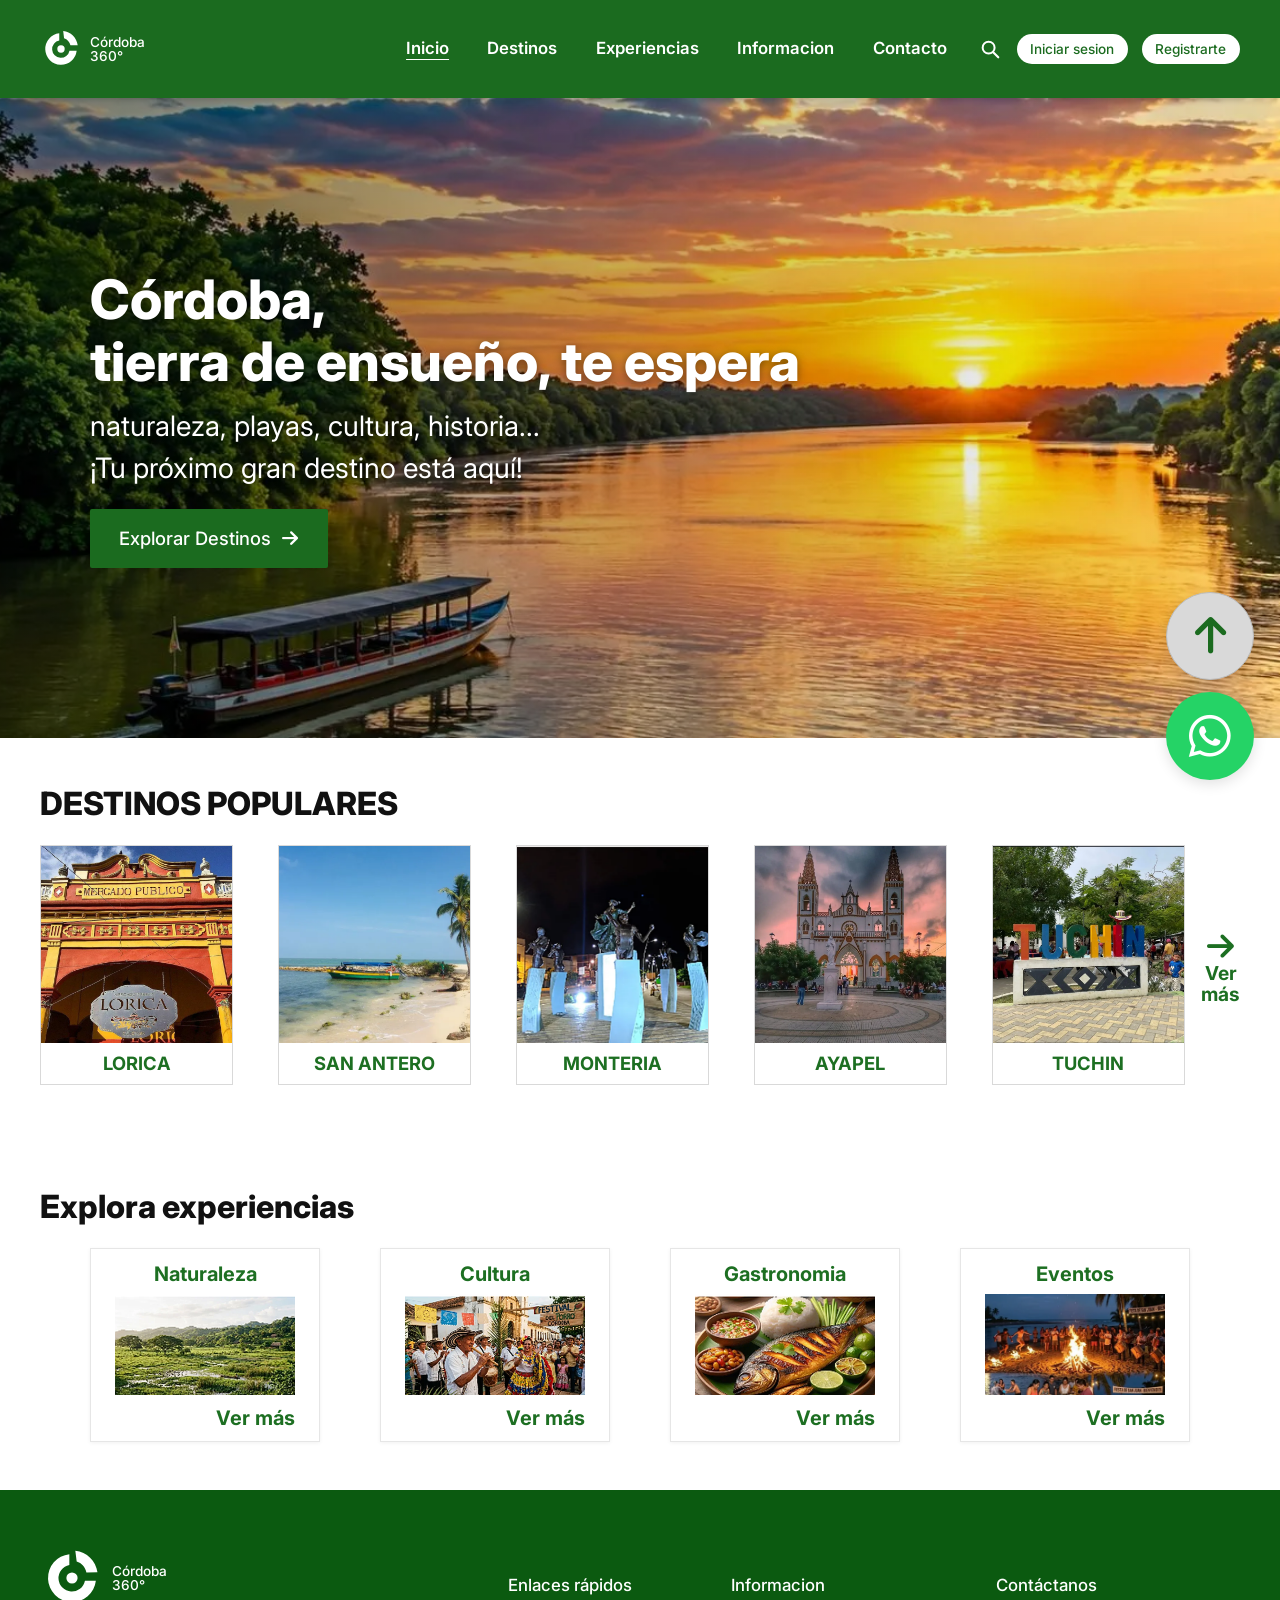
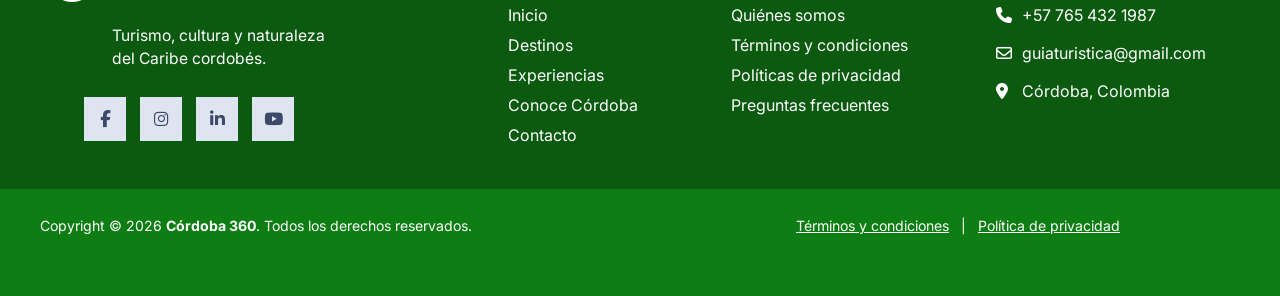
==== commit d21cd462: "Corrección en el buscador: la lupa abre el campo y ya no envía búsquedas vacías" ====
--- a/index.html
+++ b/index.html
@@ -95,9 +95,9 @@
 
       <div class="herramientas">
         <form class="buscador" role="search" action="destinos.html" method="get">
-          <label for="q" class="sr-only">Buscar destinos</label>
-          <input type="search" id="q" name="q" placeholder="Buscar destinos..." minlength="2" maxlength="40">
-          <button type="submit" aria-label="Buscar"><i class="fa-solid fa-magnifying-glass"></i></button>
+          <label for="q" class="buscador__abrir" title="Buscar"><span class="sr-only">Buscar destinos</span><svg viewBox="0 0 24 24" width="22" height="22" aria-hidden="true" focusable="false"><circle cx="10.5" cy="10.5" r="6.5" fill="none" stroke="currentColor" stroke-width="2.2"/><path d="M15.5 15.5 21 21" stroke="currentColor" stroke-width="2.4" stroke-linecap="round"/></svg></label>
+          <input type="search" id="q" name="q" placeholder="Buscar destinos..." required minlength="2" maxlength="40">
+          <button type="submit" aria-label="Buscar"><svg viewBox="0 0 24 24" width="22" height="22" aria-hidden="true" focusable="false"><circle cx="10.5" cy="10.5" r="6.5" fill="none" stroke="currentColor" stroke-width="2.2"/><path d="M15.5 15.5 21 21" stroke="currentColor" stroke-width="2.4" stroke-linecap="round"/></svg></button>
         </form>
         <div class="cuenta">
           <a class="btn btn--pildora" href="registro.html#login">Iniciar sesion</a>
--- a/css/styles.css
+++ b/css/styles.css
@@ -121,10 +121,14 @@
   transition: width .3s, opacity .3s, padding .3s;
 }
 .buscador:focus-within input { width: 170px; padding: .35em .9em; opacity: 1; }
-.buscador button {
-  background: none; border: 0; color: var(--blanco); font-size: 1.35rem;
+/* La lupa (label) solo abre el campo; el botón de enviar aparece cuando el buscador está activo */
+.buscador__abrir, .buscador button {
+  display: grid; place-items: center; background: none; border: 0; color: var(--blanco);
   padding: 4px; cursor: pointer;
 }
+.buscador button { display: none; }
+.buscador:focus-within .buscador__abrir { display: none; }
+.buscador:focus-within button { display: grid; }
 
 .cuenta { display: none; gap: 14px; }
 
@@ -346,6 +350,12 @@
 }
 .consejos img { margin-top: 16px; border-radius: var(--radio); aspect-ratio: 4 / 3; object-fit: cover; width: 100%; }
 
+/* Fuentes consultadas */
+.fuentes { padding-block: 10px 40px; border-top: 1px solid #e3e3e3; }
+.fuentes h2 { font-size: 1rem; color: var(--verde-texto); margin: 20px 0 10px; }
+.fuentes li { font-size: .85rem; color: var(--gris-texto); margin-bottom: 6px; padding-left: 1.6em; text-indent: -1.6em; }
+.fuentes a { color: var(--verde-texto); text-decoration: underline; word-break: break-word; }
+
 /* ---------- 13. Página Experiencias ---------- */
 .intro-experiencias { text-align: center; padding-block: 40px 28px; }
 .intro-experiencias h1 {
@@ -372,11 +382,17 @@
 }
 .tile__texto {
   position: absolute; z-index: 1; left: 14px; bottom: 50%; transform: translateY(50%);
-  display: flex; align-items: center; gap: 18px; width: calc(100% - 28px);
+  display: flex; align-items: center; gap: 10px; width: calc(100% - 28px);
   justify-content: space-between;
   font-size: clamp(1rem, 2.4vw, 1.9rem); font-weight: 700; text-shadow: 0 2px 8px rgba(0, 0, 0, .55);
 }
-.tile__texto i { font-size: 1.5em; font-weight: 300; }
+.tile__emoji {
+  font-size: 1.3em; line-height: 1; text-shadow: none;
+  font-family: "Segoe UI Emoji", "Apple Color Emoji", "Noto Color Emoji", sans-serif;
+  filter: drop-shadow(0 2px 4px rgba(0, 0, 0, .45));
+  transition: transform .3s;
+}
+.tile:hover .tile__emoji { transform: scale(1.2) rotate(-6deg); }
 
 /* ---------- 14. Página detalle de destino ---------- */
 .migas { padding-block: 16px 4px; font-size: clamp(.75rem, 1.6vw, 1.2rem); }
@@ -524,7 +540,7 @@
   .cifras { grid-template-columns: repeat(4, 1fr); }
   .rejilla-experiencias { grid-template-columns: repeat(2, 1fr); }
   .tile { aspect-ratio: 1 / 1; }
-  .tile__texto { left: 22px; bottom: 16%; transform: none; justify-content: flex-start; }
+  .tile__texto { left: 22px; bottom: 16%; transform: none; justify-content: flex-start; width: calc(100% - 44px); }
   .rejilla-destinos { grid-template-columns: repeat(2, 1fr); }
   .formulario .doble { grid-template-columns: 1fr 1fr; }
   .pie__rejilla { grid-template-columns: repeat(2, 1fr); }
@@ -611,7 +627,8 @@
   .historia__rejilla { grid-template-columns: 1fr 1.1fr; gap: 60px; }
   .historia__texto { padding-left: 60px; }
 
-  .rejilla-experiencias { grid-template-columns: repeat(3, 1fr); gap: 120px 110px; padding-inline: 50px; }
+  .rejilla-experiencias { grid-template-columns: repeat(3, 1fr); gap: clamp(50px, 8vw, 120px) clamp(36px, 7.5vw, 110px); padding-inline: clamp(0px, 3.5vw, 50px); }
+  .tile__texto { font-size: clamp(1.1rem, 1.6vw, 1.6rem); }
   .banda-experiencias { padding-block: 66px; border-top: 1px solid #888; border-bottom: 1px solid #888; }
 
   .destino-cabecera { grid-template-columns: 1fr 1.15fr; gap: 60px; align-items: center; padding-top: 30px; }
